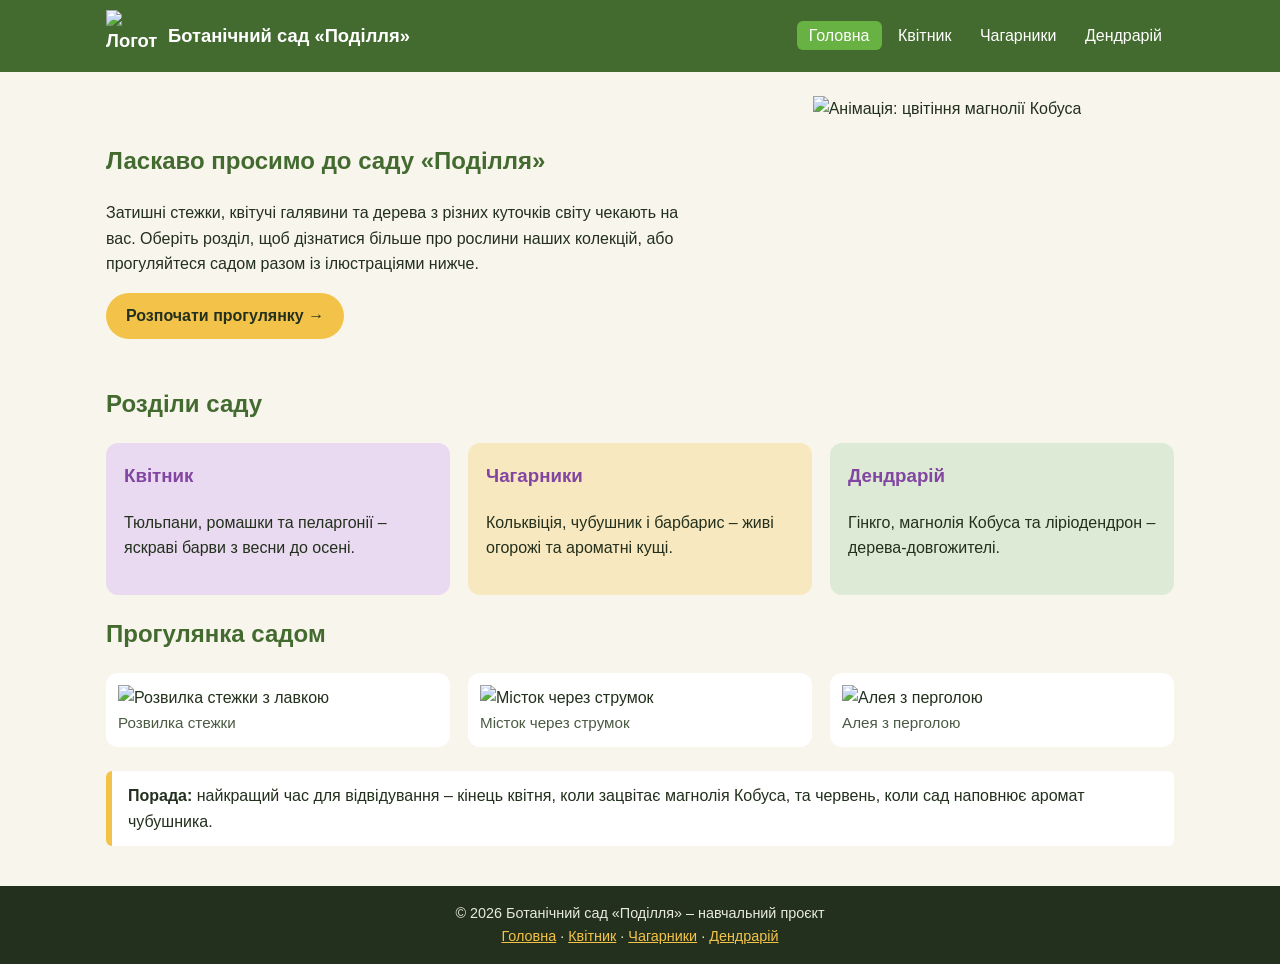
==== index.html @ 21581a65 "Add files via upload" ====
<!doctype html>
<html lang="uk">
 <head>
  <meta charset="utf-8" />
  <meta name="viewport" content="width=device-width, initial-scale=1" />
  <title>Ботанічний сад «Поділля»</title>
  <link rel="stylesheet" href="styles.css" />
  <link rel="icon" type="image/png" href="images/logo.png" />
 </head>
 <body>
  <header>
   <div class="bar">
    <a class="logo" href="index.html">
     <img src="images/logo.png" width="400" height="400" alt="Логотип саду" />
     Ботанічний сад «Поділля»
    </a>
    <nav>
     <a href="index.html" class="active">Головна</a>
     <a href="flowers.html">Квітник</a>
     <a href="shrubs.html">Чагарники</a>
     <a href="trees.html">Дендрарій</a>
    </nav>
   </div>
  </header>
  <main>
   <section class="hero">
    <div>
     <h1>Ласкаво просимо до саду «Поділля»</h1>
     <p>
      Затишні стежки, квітучі галявини та дерева з різних куточків світу
      чекають на вас. Оберіть розділ, щоб дізнатися більше про рослини
      наших колекцій, або прогуляйтеся садом разом із ілюстраціями нижче.
     </p>
     <a class="btn" href="flowers.html">Розпочати прогулянку →</a>
    </div>
    <picture>
     <source srcset="images/magnolia_bloom.webp" type="image/webp" />
     <img src="images/magnolia_bloom.gif" width="280" height="280"
          alt="Анімація: цвітіння магнолії Кобуса" />
    </picture>
   </section>

   <h2>Розділи саду</h2>
   <section class="sections">
    <a class="card flowers" href="flowers.html">
     <h3>Квітник</h3>
     <p>Тюльпани, ромашки та пеларгонії – яскраві барви з весни до осені.</p>
    </a>
    <a class="card shrubs" href="shrubs.html">
     <h3>Чагарники</h3>
     <p>Кольквіція, чубушник і барбарис – живі огорожі та ароматні кущі.</p>
    </a>
    <a class="card trees" href="trees.html">
     <h3>Дендрарій</h3>
     <p>Гінкго, магнолія Кобуса та ліріодендрон – дерева-довгожителі.</p>
    </a>
   </section>

   <h2>Прогулянка садом</h2>
   <section class="gallery">
    <figure>
     <img src="images/story1.png" width="700" height="394" loading="lazy"
          alt="Розвилка стежки з лавкою" />
     <figcaption>Розвилка стежки</figcaption>
    </figure>
    <figure>
     <img src="images/story2.png" width="680" height="382" loading="lazy"
          alt="Місток через струмок" />
     <figcaption>Місток через струмок</figcaption>
    </figure>
    <figure>
     <img src="images/story3.png" width="800" height="450" loading="lazy"
          alt="Алея з перголою" />
     <figcaption>Алея з перголою</figcaption>
    </figure>
   </section>

   <div class="tip">
    <strong>Порада:</strong> найкращий час для відвідування – кінець квітня,
    коли зацвітає магнолія Кобуса, та червень, коли сад наповнює аромат чубушника.
   </div>
  </main>
  <footer>
   <div>© 2026 Ботанічний сад «Поділля» – навчальний проєкт</div>
   <div>
    <a href="index.html">Головна</a> ·
    <a href="flowers.html">Квітник</a> ·
    <a href="shrubs.html">Чагарники</a> ·
    <a href="trees.html">Дендрарій</a>
   </div>
  </footer>
 </body>
</html>
---- styles.css ----
:root {
  --green: #436A2F;
  --green-light: #68B143;
  --violet: #8245A1;
  --yellow: #F3C349;
  --blue: #345EB2;
  --bg: #F8F5ED;
  --text: #23301D;
  --tint-trees: #DDEBD6;
  --tint-flowers: #E9DAF1;
  --tint-shrubs: #F8E8BF;
}
* { box-sizing: border-box; }
body { margin: 0; font-family: "Segoe UI", Arial, sans-serif; background: var(--bg); color: var(--text); line-height: 1.6; }
a { color: var(--blue); }
header { background: var(--green); color: #fff; }
.bar { max-width: 1100px; margin: 0 auto; padding: 10px 16px; display: flex; align-items: center; justify-content: space-between; flex-wrap: wrap; gap: 10px; }
.logo { display: flex; align-items: center; gap: 10px; color: #fff; text-decoration: none; font-weight: 700; font-size: 1.15rem; }
.logo img { width: 52px; height: 52px; }
nav a { color: #fff; text-decoration: none; padding: 6px 12px; border-radius: 6px; }
nav a:hover, nav a.active { background: var(--green-light); }
main { max-width: 1100px; margin: 0 auto; padding: 24px 16px 40px; }
h1, h2 { color: var(--green); }
.hero { display: grid; grid-template-columns: 1.3fr 1fr; gap: 24px; align-items: center; }
.hero picture { justify-self: center; }
.hero img { display: block; width: 100%; max-width: 340px; height: auto; }
.btn { display: inline-block; background: var(--yellow); color: var(--text); font-weight: 700; padding: 10px 20px; border-radius: 24px; text-decoration: none; }
.btn:hover { background: #e9b42c; }
.sections { display: grid; grid-template-columns: repeat(3, 1fr); gap: 18px; margin-top: 16px; }
.card { border-radius: 12px; padding: 18px; text-decoration: none; color: var(--text); }
.card h3 { margin-top: 0; color: var(--violet); }
.flowers { background: var(--tint-flowers); }
.shrubs { background: var(--tint-shrubs); }
.trees { background: var(--tint-trees); }
.gallery { display: grid; grid-template-columns: repeat(3, 1fr); gap: 18px; }
.gallery figure { margin: 0; background: #fff; border-radius: 12px; padding: 12px; }
.gallery img { width: 100%; height: auto; }
figcaption { font-size: 0.95rem; color: #4b5a43; }
.plant { display: grid; grid-template-columns: 220px 1fr; gap: 20px; align-items: center; background: #fff; border-radius: 12px; padding: 16px; margin-bottom: 18px; }
.plant img { width: 100%; height: auto; max-height: 300px; object-fit: contain; }
.plant h3 { margin: 0 0 6px; color: var(--violet); }
.tip { border-left: 6px solid var(--yellow); background: #fff; padding: 12px 16px; border-radius: 6px; margin-top: 24px; }
footer { background: var(--text); color: #e8eadf; text-align: center; padding: 16px; font-size: 0.9rem; }
footer a { color: var(--yellow); }
@media (max-width: 760px) {
  .hero, .sections, .gallery, .plant { grid-template-columns: 1fr; }
}
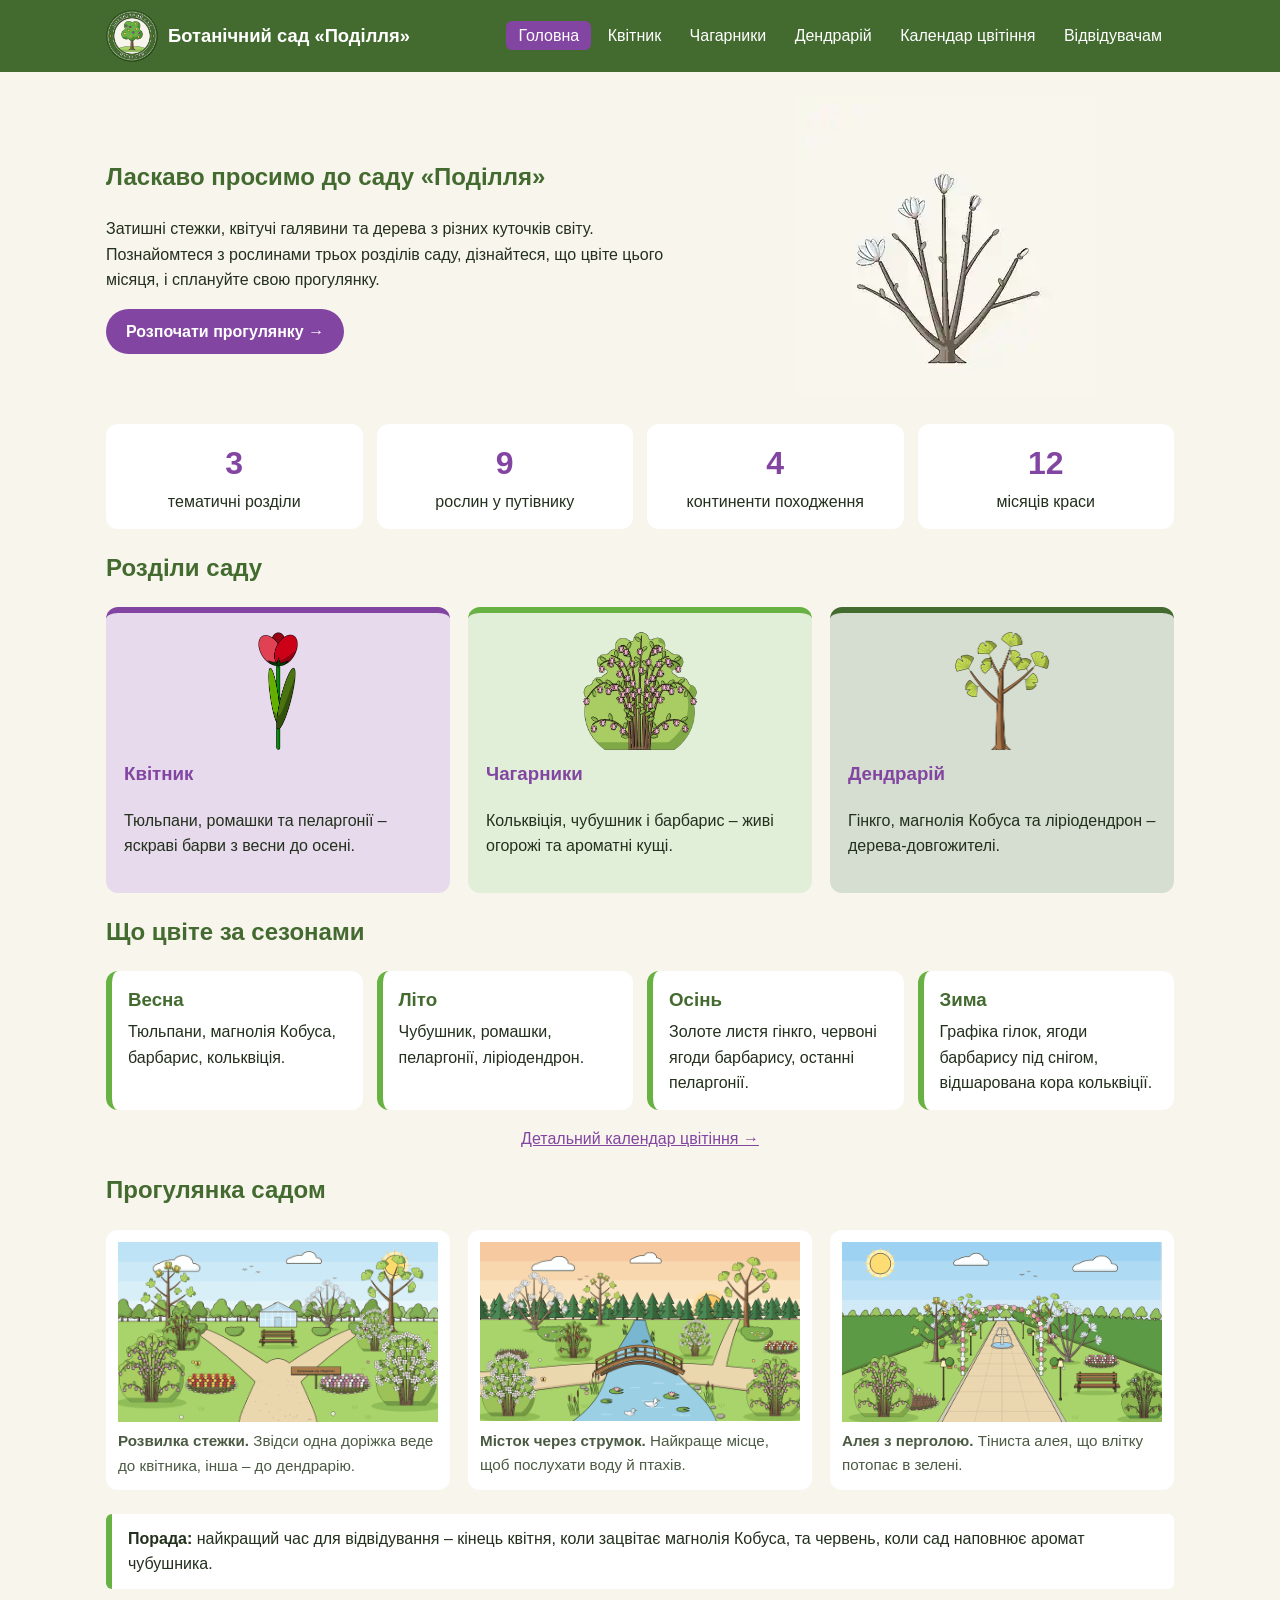
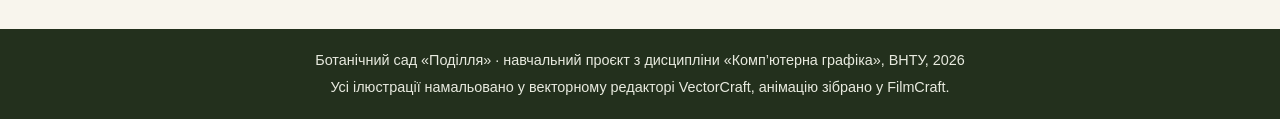
==== commit 6b5e0c48: "Розширений вміст сайту: описи рослин, календар цвітіння, сторінка для відвідувачів Co-Authored-By: C" ====
--- a/index.html
+++ b/index.html
@@ -3,6 +3,7 @@
  <head>
   <meta charset="utf-8" />
   <meta name="viewport" content="width=device-width, initial-scale=1" />
+  <meta name="description" content="Путівник ботанічним садом «Поділля»: рослини, календар цвітіння, поради відвідувачам." />
   <title>Ботанічний сад «Поділля»</title>
   <link rel="stylesheet" href="styles.css" />
   <link rel="icon" type="image/png" href="images/logo.png" />
@@ -12,13 +13,15 @@
    <div class="bar">
     <a class="logo" href="index.html">
      <img src="images/logo.png" width="400" height="400" alt="Логотип саду" />
-     Ботанічний сад «Поділля»
+     <span>Ботанічний сад «Поділля»</span>
     </a>
     <nav>
      <a href="index.html" class="active">Головна</a>
      <a href="flowers.html">Квітник</a>
      <a href="shrubs.html">Чагарники</a>
      <a href="trees.html">Дендрарій</a>
+     <a href="calendar.html">Календар цвітіння</a>
+     <a href="visit.html">Відвідувачам</a>
     </nav>
    </div>
   </header>
@@ -27,9 +30,9 @@
     <div>
      <h1>Ласкаво просимо до саду «Поділля»</h1>
      <p>
-      Затишні стежки, квітучі галявини та дерева з різних куточків світу
-      чекають на вас. Оберіть розділ, щоб дізнатися більше про рослини
-      наших колекцій, або прогуляйтеся садом разом із ілюстраціями нижче.
+      Затишні стежки, квітучі галявини та дерева з різних куточків світу.
+      Познайомтеся з рослинами трьох розділів саду, дізнайтеся, що цвіте
+      цього місяця, і сплануйте свою прогулянку.
      </p>
      <a class="btn" href="flowers.html">Розпочати прогулянку →</a>
     </div>
@@ -40,38 +43,57 @@
     </picture>
    </section>
 
+   <section class="stats">
+    <div><b>3</b><span>тематичні розділи</span></div>
+    <div><b>9</b><span>рослин у путівнику</span></div>
+    <div><b>4</b><span>континенти походження</span></div>
+    <div><b>12</b><span>місяців краси</span></div>
+   </section>
+
    <h2>Розділи саду</h2>
    <section class="sections">
     <a class="card flowers" href="flowers.html">
+     <img src="images/tulip.png" width="166" height="480" loading="lazy" alt="" />
      <h3>Квітник</h3>
      <p>Тюльпани, ромашки та пеларгонії – яскраві барви з весни до осені.</p>
     </a>
     <a class="card shrubs" href="shrubs.html">
+     <img src="images/kolkwitzia.png" width="374" height="388" loading="lazy" alt="" />
      <h3>Чагарники</h3>
      <p>Кольквіція, чубушник і барбарис – живі огорожі та ароматні кущі.</p>
     </a>
     <a class="card trees" href="trees.html">
+     <img src="images/ginkgo.png" width="386" height="480" loading="lazy" alt="" />
      <h3>Дендрарій</h3>
      <p>Гінкго, магнолія Кобуса та ліріодендрон – дерева-довгожителі.</p>
     </a>
    </section>
+
+   <h2>Що цвіте за сезонами</h2>
+   <section class="seasons">
+    <div><h3>Весна</h3><p>Тюльпани, магнолія Кобуса, барбарис, кольквіція.</p></div>
+    <div><h3>Літо</h3><p>Чубушник, ромашки, пеларгонії, ліріодендрон.</p></div>
+    <div><h3>Осінь</h3><p>Золоте листя гінкго, червоні ягоди барбарису, останні пеларгонії.</p></div>
+    <div><h3>Зима</h3><p>Графіка гілок, ягоди барбарису під снігом, відшарована кора кольквіції.</p></div>
+   </section>
+   <p class="center"><a href="calendar.html">Детальний календар цвітіння →</a></p>
 
    <h2>Прогулянка садом</h2>
    <section class="gallery">
     <figure>
      <img src="images/story1.png" width="700" height="394" loading="lazy"
           alt="Розвилка стежки з лавкою" />
-     <figcaption>Розвилка стежки</figcaption>
+     <figcaption><b>Розвилка стежки.</b> Звідси одна доріжка веде до квітника, інша – до дендрарію.</figcaption>
     </figure>
     <figure>
      <img src="images/story2.png" width="680" height="382" loading="lazy"
           alt="Місток через струмок" />
-     <figcaption>Місток через струмок</figcaption>
+     <figcaption><b>Місток через струмок.</b> Найкраще місце, щоб послухати воду й птахів.</figcaption>
     </figure>
     <figure>
      <img src="images/story3.png" width="800" height="450" loading="lazy"
           alt="Алея з перголою" />
-     <figcaption>Алея з перголою</figcaption>
+     <figcaption><b>Алея з перголою.</b> Тіниста алея, що влітку потопає в зелені.</figcaption>
     </figure>
    </section>
 
@@ -81,13 +103,8 @@
    </div>
   </main>
   <footer>
-   <div>© 2026 Ботанічний сад «Поділля» – навчальний проєкт</div>
-   <div>
-    <a href="index.html">Головна</a> ·
-    <a href="flowers.html">Квітник</a> ·
-    <a href="shrubs.html">Чагарники</a> ·
-    <a href="trees.html">Дендрарій</a>
-   </div>
+   <p>Ботанічний сад «Поділля» · навчальний проєкт з дисципліни «Комп’ютерна графіка», ВНТУ, 2026</p>
+   <p>Усі ілюстрації намальовано у векторному редакторі VectorCraft, анімацію зібрано у FilmCraft.</p>
   </footer>
  </body>
 </html>
--- a/styles.css
+++ b/styles.css
@@ -2,46 +2,97 @@
   --green: #436A2F;
   --green-light: #68B143;
   --violet: #8245A1;
-  --yellow: #F3C349;
-  --blue: #345EB2;
   --bg: #F8F5ED;
   --text: #23301D;
-  --tint-trees: #DDEBD6;
-  --tint-flowers: #E9DAF1;
-  --tint-shrubs: #F8E8BF;
+  --tint-trees: #D6DED1;
+  --tint-flowers: #E6DAEC;
+  --tint-shrubs: #E1EFD9;
 }
 * { box-sizing: border-box; }
 body { margin: 0; font-family: "Segoe UI", Arial, sans-serif; background: var(--bg); color: var(--text); line-height: 1.6; }
-a { color: var(--blue); }
+a { color: var(--violet); }
 header { background: var(--green); color: #fff; }
 .bar { max-width: 1100px; margin: 0 auto; padding: 10px 16px; display: flex; align-items: center; justify-content: space-between; flex-wrap: wrap; gap: 10px; }
 .logo { display: flex; align-items: center; gap: 10px; color: #fff; text-decoration: none; font-weight: 700; font-size: 1.15rem; }
 .logo img { width: 52px; height: 52px; }
 nav a { color: #fff; text-decoration: none; padding: 6px 12px; border-radius: 6px; }
-nav a:hover, nav a.active { background: var(--green-light); }
+nav a:hover, nav a.active { background: var(--violet); }
 main { max-width: 1100px; margin: 0 auto; padding: 24px 16px 40px; }
 h1, h2 { color: var(--green); }
 .hero { display: grid; grid-template-columns: 1.3fr 1fr; gap: 24px; align-items: center; }
 .hero picture { justify-self: center; }
 .hero img { display: block; width: 100%; max-width: 340px; height: auto; }
-.btn { display: inline-block; background: var(--yellow); color: var(--text); font-weight: 700; padding: 10px 20px; border-radius: 24px; text-decoration: none; }
-.btn:hover { background: #e9b42c; }
+.btn { display: inline-block; background: var(--violet); color: #fff; font-weight: 700; padding: 10px 20px; border-radius: 24px; text-decoration: none; }
+.btn:hover { background: #6C3787; }
 .sections { display: grid; grid-template-columns: repeat(3, 1fr); gap: 18px; margin-top: 16px; }
 .card { border-radius: 12px; padding: 18px; text-decoration: none; color: var(--text); }
 .card h3 { margin-top: 0; color: var(--violet); }
-.flowers { background: var(--tint-flowers); }
-.shrubs { background: var(--tint-shrubs); }
-.trees { background: var(--tint-trees); }
+.flowers { background: var(--tint-flowers); border-top: 6px solid var(--violet); }
+.shrubs { background: var(--tint-shrubs); border-top: 6px solid var(--green-light); }
+.trees { background: var(--tint-trees); border-top: 6px solid var(--green); }
 .gallery { display: grid; grid-template-columns: repeat(3, 1fr); gap: 18px; }
 .gallery figure { margin: 0; background: #fff; border-radius: 12px; padding: 12px; }
 .gallery img { width: 100%; height: auto; }
 figcaption { font-size: 0.95rem; color: #4b5a43; }
-.plant { display: grid; grid-template-columns: 220px 1fr; gap: 20px; align-items: center; background: #fff; border-radius: 12px; padding: 16px; margin-bottom: 18px; }
-.plant img { width: 100%; height: auto; max-height: 300px; object-fit: contain; }
-.plant h3 { margin: 0 0 6px; color: var(--violet); }
-.tip { border-left: 6px solid var(--yellow); background: #fff; padding: 12px 16px; border-radius: 6px; margin-top: 24px; }
+.tip { border-left: 6px solid var(--green-light); background: #fff; padding: 12px 16px; border-radius: 6px; margin-top: 24px; }
 footer { background: var(--text); color: #e8eadf; text-align: center; padding: 16px; font-size: 0.9rem; }
-footer a { color: var(--yellow); }
+footer a { color: var(--green-light); }
+
+
+/* ---- shared blocks ---- */
+.center { text-align: center; }
+.intro { border-radius: 12px; padding: 18px 20px; margin-bottom: 22px; background: #fff; }
+.intro h1 { margin-top: 0; }
+.chips { display: flex; flex-wrap: wrap; gap: 8px; }
+.chips a { background: #fff; border: 1px solid #cfd8c8; border-radius: 20px; padding: 4px 12px; text-decoration: none; color: var(--green); font-size: .95rem; }
+.stats { display: grid; grid-template-columns: repeat(4, 1fr); gap: 14px; margin: 28px 0 8px; }
+.stats div { background: #fff; border-radius: 12px; padding: 14px; text-align: center; }
+.stats b { display: block; font-size: 2rem; color: var(--violet); }
+.card img { display: block; height: 120px; width: auto; margin: 0 auto 8px; }
+.seasons, .rules { display: grid; grid-template-columns: repeat(auto-fit, minmax(220px, 1fr)); gap: 14px; }
+.seasons div, .rules div { background: #fff; border-radius: 12px; padding: 14px 16px; border-left: 6px solid var(--green-light); }
+.seasons h3, .rules h3 { margin: 0 0 4px; color: var(--green); }
+.seasons p, .rules p { margin: 0; }
+
+/* ---- plant cards ---- */
+.plant { display: grid; grid-template-columns: 240px 1fr; gap: 24px; align-items: start; background: #fff; border-radius: 12px; padding: 20px; margin-bottom: 20px; scroll-margin-top: 16px; }
+.plant img { width: 100%; height: auto; max-height: 340px; object-fit: contain; }
+.plant h2 { margin: 0; color: var(--violet); }
+.plant h3 { margin: 14px 0 4px; color: var(--green); font-size: 1.05rem; }
+.plant ul { margin: 0; padding-left: 20px; }
+.lat { margin: 0 0 10px; font-style: italic; color: #5b6852; }
+.facts { display: grid; grid-template-columns: repeat(auto-fit, minmax(140px, 1fr)); gap: 8px; margin: 0 0 12px; }
+.facts div { background: var(--bg); border-radius: 8px; padding: 6px 10px; }
+.facts dt { font-size: .8rem; color: #5b6852; }
+.facts dd { margin: 0; font-weight: 600; }
+.care { background: var(--tint-shrubs); border-radius: 8px; padding: 10px 12px; }
+
+/* ---- calendar ---- */
+.table-wrap { overflow-x: auto; background: #fff; border-radius: 12px; padding: 10px; }
+.cal { border-collapse: collapse; width: 100%; min-width: 640px; font-size: .95rem; }
+.cal th, .cal td { border: 1px solid #e3e6dc; padding: 6px; text-align: center; }
+.cal th[scope=row] { text-align: left; white-space: nowrap; }
+.cal th[scope=row] a { color: var(--text); text-decoration: none; }
+.cal td.on.flowers, .sw.flowers { background: var(--violet); }
+.cal td.on.shrubs, .sw.shrubs { background: var(--green-light); }
+.cal td.on.trees, .sw.trees { background: var(--green); }
+.legend { display: flex; align-items: center; gap: 8px; flex-wrap: wrap; }
+.sw { display: inline-block; width: 18px; height: 18px; border-radius: 4px; margin-left: 10px; }
+
+/* ---- visit ---- */
+.route { background: #fff; border-radius: 12px; padding: 16px 16px 16px 40px; }
+.route li { margin-bottom: 8px; }
+.list { background: #fff; border-radius: 12px; padding: 16px 16px 16px 36px; }
+footer p { margin: 4px 0; }
+
+/* ---- phones ---- */
 @media (max-width: 760px) {
   .hero, .sections, .gallery, .plant { grid-template-columns: 1fr; }
+  .stats { grid-template-columns: repeat(2, 1fr); }
+  .plant img { max-height: 240px; }
+  .bar { justify-content: center; }
+  nav { display: flex; flex-wrap: wrap; justify-content: center; gap: 4px; }
+  nav a { padding: 6px 10px; font-size: .95rem; }
+  h1 { font-size: 1.6rem; }
+  .hero picture { order: -1; }
 }
